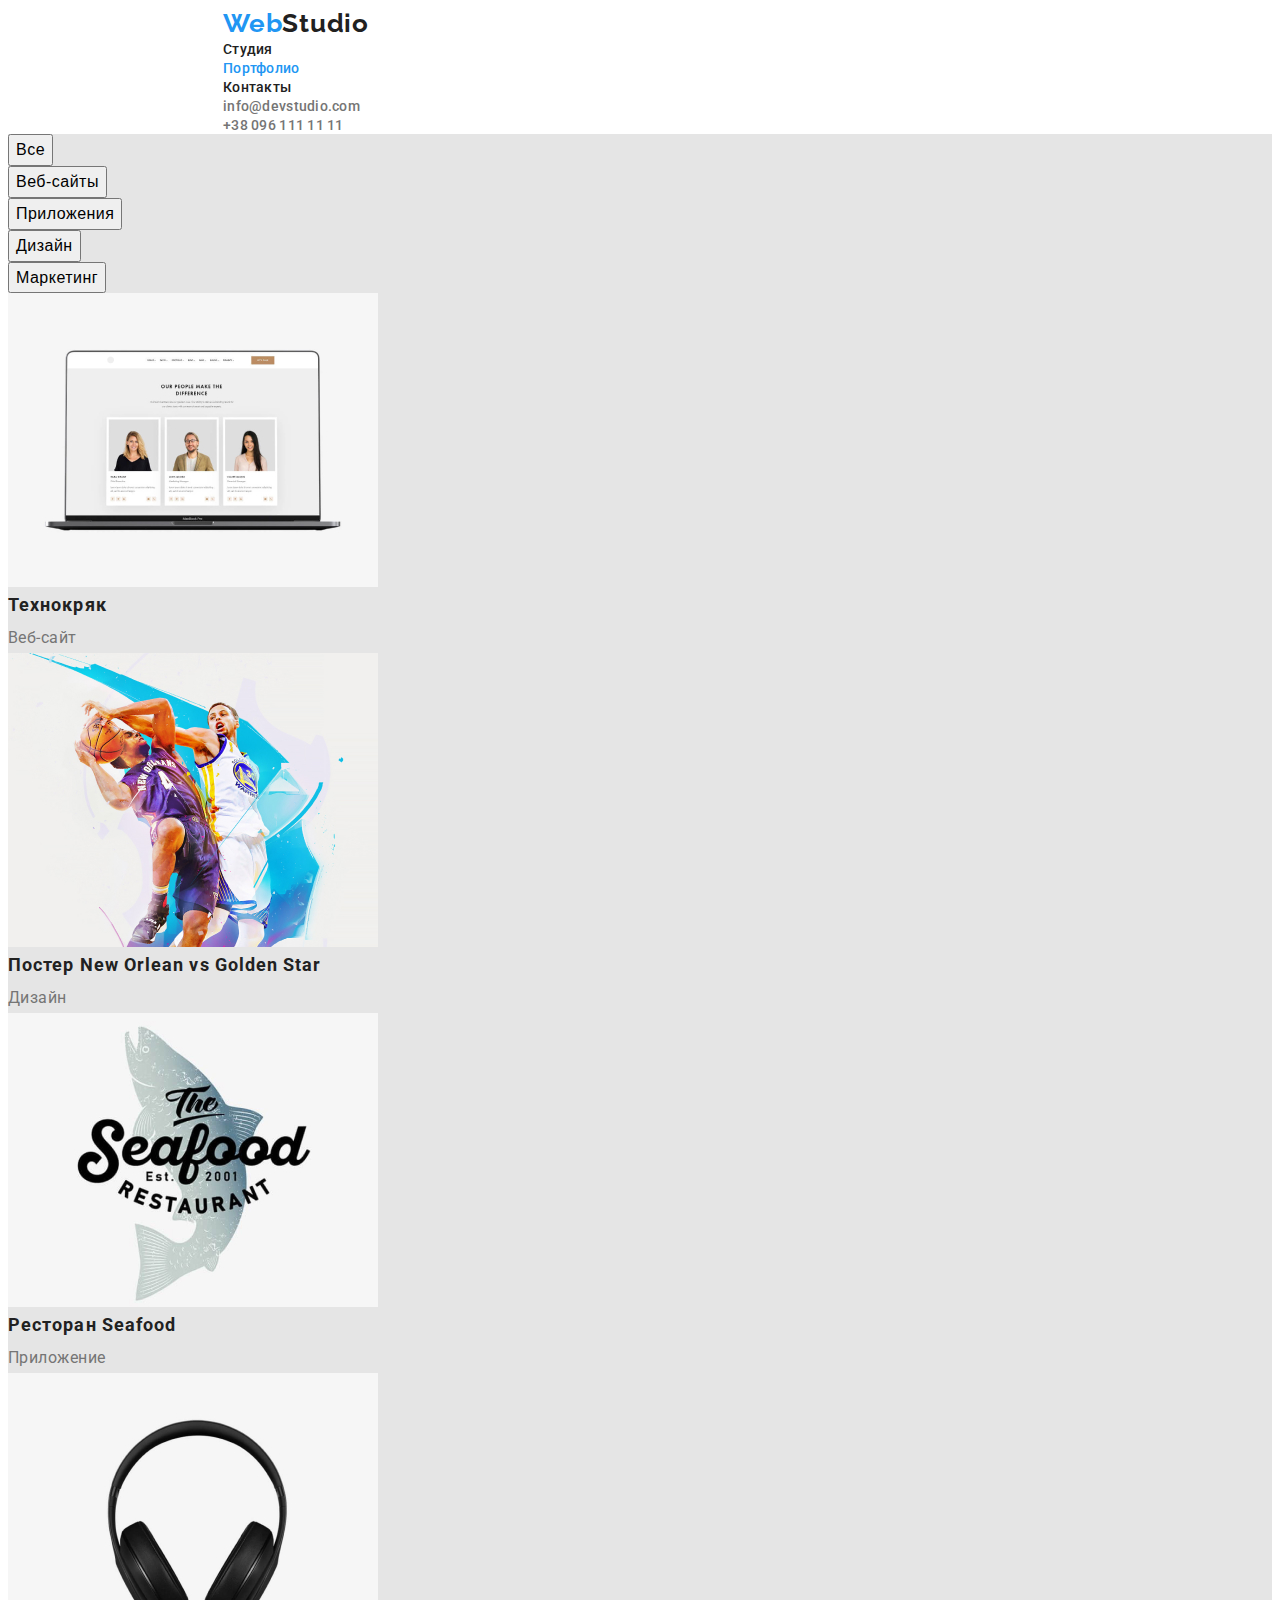
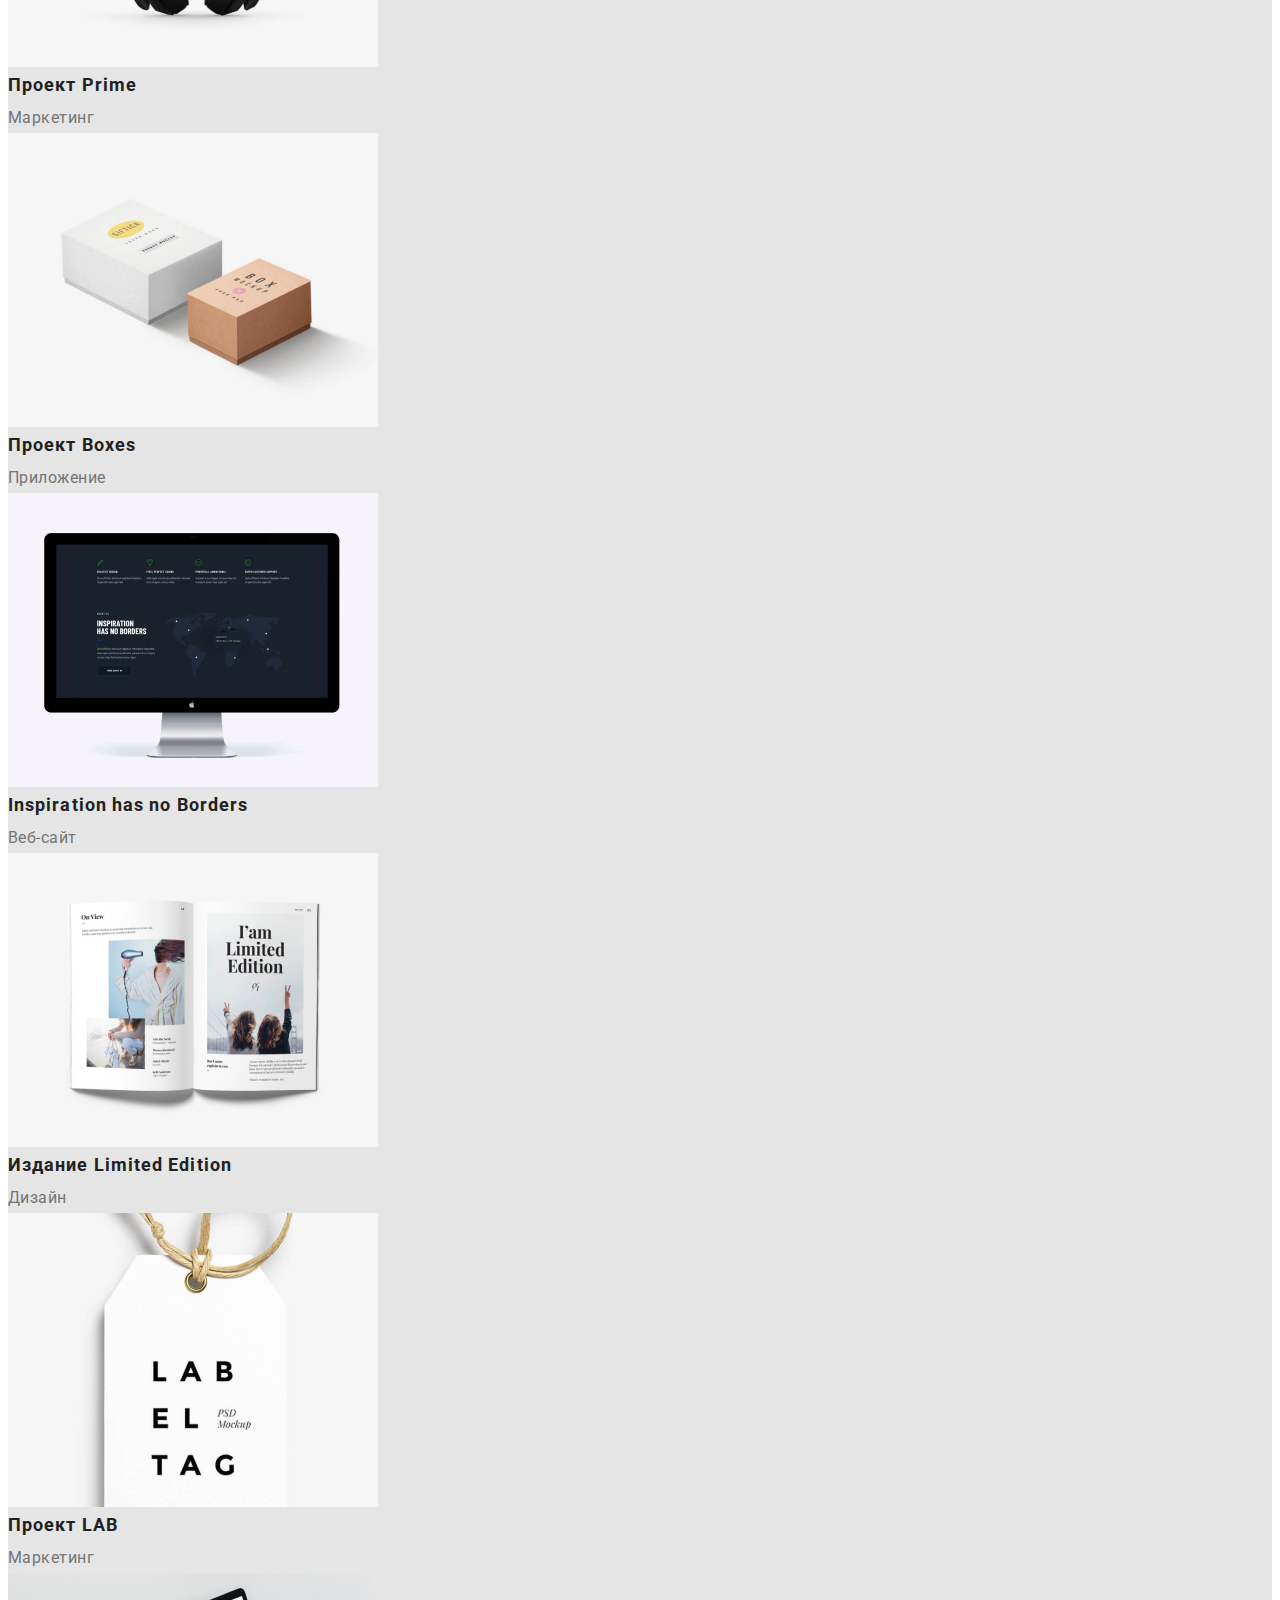
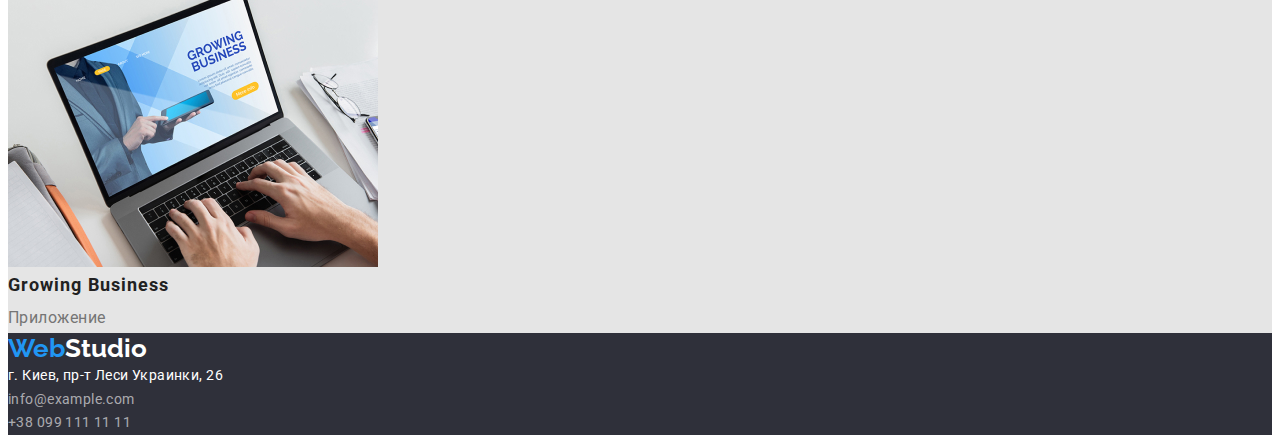
==== portfolio.html @ b443adf7 "Сброс настроек по умолчанию" ====
<!DOCTYPE html>
<html lang="ru">

<head>
    <meta charset="UTF-8">
    <meta http-equiv="X-UA-Compatible" content="IE=edge">
    <meta name="viewport" content="width=device-width, initial-scale=1.0">
    <title>Вебстудия</title>
    <link rel="stylesheet" href="https://cdnjs.cloudflare.com/ajax/libs/modern-normalize/1.0.0/modern-normalize.min.css"
        integrity="sha512-ISS7cAi1PEhQ8jnbJpJZMd29NlhNj4AWYyLOSp2CE/CsHxTCu+r+t0D2yoJudVrd0/8fTVPUVDzY5Tvli75u/g=="
        crossorigin="anonymous" />
    <link href="https://fonts.googleapis.com/css2?family=Raleway:wght@700&family=Roboto:wght@400;700;900&display=swap" rel="stylesheet">
    <link rel="stylesheet" href="./css/styles.css">
</head>

<body>
    <header class="header">
        <div class="container">
           <nav class="navagation">
            <a class="logo-dark link" href="" lang="en"><span class="logo-accent">Web</span>Studio</a>
            <ul class="navagation-list list">
                <li class="navagation-item">
                    <a class="navigation-link link" href="./index.html">Студия</a>
                </li>
                <li class="navagation-item">
                    <a class="navigation-link link active" href="">Портфолио</a>
                </li>
                <li class="navagation-item">
                    <a class="navigation-link link" href="">Контакты</a>
                </li>
            </ul>
          </nav>
    <ul class="navagation-contact list">
        <li><a class="contact-link link" href="mailto:info@devstudio.com">info@devstudio.com</a></li>
        <li><a class="contact-link link" href="tel:+380961111111">+38 096 111 11 11</a></li>
    </ul>
    </div>
    </header>
    <main>
        <!--NAVIGATION-->
        <section class="portfolio">    
            <!--<h1>PORTFOLIO</h1>-->
            <ul class="modal list">
                <li><button class="modal-btn" type="button">Все</button></li>
                <li><button class="modal-btn" type="button">Веб-сайты</button></li>
                <li><button class="modal-btn" type="button">Приложения</button></li>
                <li><button class="modal-btn" type="button">Дизайн</button></li>
                <li><button class="modal-btn" type="button">Маркетинг</button></li>
            </ul>
            <!--<h2>Наши проекты</h2>-->
            <ul class="project-list list">
                <li class="project-name">
                    <a class="project-link link" href="">
                    <img class="project-img" src="./image/WORKS/Technokrak-img.jpg" alt="Экран ноутбука" width="370" height="294">
                    <h3 class="project-title">Технокряк</h3>
                    <p class="project-description">Веб-сайт</p>
                    </a>
                </li>
                <li class="project-name">
                    <a class="project-link link" href="">
                        <img class="project-img" src="./image/WORKS/NewOrlean-img.jpg" alt="Постер" width="370" height="294">
                        <h3 class="project-title">Постер <span lang="en">New Orlean vs Golden Star</span></h3>
                        <p class="project-description">Дизайн</p>
                    </a>
                </li>
                <li class="project-name">
                    <a class="project-link link" href="">
                        <img class="project-img" src="./image/WORKS/Seafood-img.jpg" alt="Логотип" width="370" height="294">
                        <h3 class="project-title">Ресторан <span lang="en">Seafood</span></h3>
                        <p class="project-description">Приложение</p>
                    </a>
                </li>
            <li class="project-name">
                <a class="project-link link" href="">
                    <img class="project-img" src="./image/WORKS/Prime-img.jpg" alt="Наушники" width="370" height="294">
                    <h3 class="project-title">Проект <span lang="en">Prime</span></h3>
                    <p class="project-description">Маркетинг</p>
                </a>
            </li>
                <li class="project-name">
                    <a class="project-link link" href="">
                        <img class="project-img" src="./image/WORKS/Boxes-img.jpg" alt="Коробки" width="370" height="294">
                        <h3 class="project-title">Проект <span lang="en">Boxes</span></h3>
                        <p class="project-description">Приложение</p>
                    </a>
                </li>
                <li class="project-name">
                    <a class="project-link link" href="">
                        <img class="project-img" src="./image/WORKS/Inspiration-img.jpg" alt="Монитор" width="370" height="294">
                        <h3 class="project-title" lang="en">Inspiration has no Borders</h3>
                        <p class="project-description">Веб-сайт</p>
                    </a>
                </li>
                <li class="project-name">
                    <a class="project-link link" href="">
                        <img class="project-img" src="./image/WORKS/LimitedEdition-img.jpg" alt="Книга" width="370" height="294">
                        <h3 class="project-title">Издание <span lang="en">Limited Edition</span></h3>
                        <p class="project-description">Дизайн</p>
                    </a>
                </li>
                <li class="project-name">
                    <a class="project-link link" href="">
                        <img class="project-img" src="./image/WORKS/LAB-img.jpg" alt="Ярлык" width="370" height="294">
                        <h3 class="project-title">Проект <span lang="en">LAB</span></h3>
                        <p class="project-description">Маркетинг</p>
                    </a>
                </li>
                <li class="project-name">
                    <a class="project-link link" href="">
                        <img class="project-img" src="./image/WORKS/Growing-img.jpg" alt="Ноутбук" width="370" height="294">
                        <h3 class="project-title" lang="en">Growing Business</h3>
                        <p class="project-description">Приложение</p>
                    </a>
                </li>
            </ul>
        </section>
    
    </main>
    <footer class="footer">
        <a class="logo-white link" href="" lang="en"><span class="logo-accent">Web</span>Studio</a>
        <address class="address">
            <ul class="navagation-foother list">
                <li class="foother-item link">
                    <a class="foother-link-address link" href="https://goo.gl/maps/RSQLAUGx7M3emvXQA" target="_blank"
                        rel="noopener noreferrer">
                        г. Киев, пр-т Леси Украинки, 26</a>
                </li>
                <li class="foother-item">
                    <a class="foother-link link" href="mailto:info@example.com">info@example.com</a>
                </li>
                <li class="foother-item">
                    <a class="foother-link link" href="tel:+380991111111">+38 099 111 11 11</a>
                </li>
            </ul>
        </address>
    </footer>
</body>

</html>
---- css/styles.css ----
:root {
  --main-front: "Roboto", sans-serif;
  --secondary-front: "Raleway", sans-serif;
  --accent-color: #2196f3;
  --heading-color: #212121;
  --text-color: #757575;
  --white-color: #ffffff;
  --main-background: #e5e5e5;
  --second-background: #f5f4fa;
  --dark-background: #2f303a;
}

body {
  font-family: var(--main-front);
  color: var(--heading-color);
}

h1,
h2,
h3,
h4,
h5,
h6,
p {
  margin: 0;
}

ul,
ol {
  margin: 0;
  padding: 0;
}

img {
  display: block;
}

.link {
  text-decoration: none;
}

.list {
  list-style: none;
}

.address {
  font-style: normal;
}

.visually-hidden {
  position: absolute !important;
  clip: rect(1px 1px 1px 1px); /* IE6, IE7 */
  clip: rect(1px, 1px, 1px, 1px);
  padding: 0 !important;
  border: 0 !important;
  height: 1px !important;
  width: 1px !important;
  overflow: hidden;
}

/*==========COMPONENTS==========*/
.container {
  width: 1600px;
  margin: 0 auto;
  padding-left: 215px;
  padding-right: 215px;
}
/*==========END COMPONENTS==========*/

/*==========HEADER==========*/
.navigation-link {
  font-family: var(--main-front);
  font-weight: 500;
  font-size: 14px;
  line-height: 1.14;
  letter-spacing: 0.02em;
  color: #212121;
}

.logo-dark {
  font-family: var(--secondary-front);
  font-weight: bold;
  font-size: 26px;
  line-height: 1.19;
  letter-spacing: 0.03em;
  color: var(--heading-color);
}
.active {
  color: var(--accent-color);
}

.logo-accent {
  color: var(--accent-color);
}

.contact-link {
  font-family: var(--main-front);
  font-weight: 500;
  font-size: 14px;
  line-height: 1.14;
  letter-spacing: 0.02em;
  color: var(--text-color);
}

.contact-link:hover,
contact-link:focus {
  color: var(--accent-color);
}

.header {
  background: var(--white-color);
}
/*==========END HEADER==========*/

/*==========HERO==========*/
.hero {
  background: var(--dark-background);
}

.hero-title {
  font-weight: 900;
  font-size: 44px;
  line-height: 1.36;
  text-align: center;
  letter-spacing: 0.06em;
  color: var(--white-color);
}

.button-primary {
  font-weight: bold;
  font-size: 16px;
  line-height: 1.87;
  display: flex;
  align-items: center;
  text-align: center;
  letter-spacing: 0.06em;
  color: var(--white-color);
  background: var(--accent-color);
}
/*==========END HERO==========*/

/*==========ABOUT==========*/
.about-title-list {
  font-weight: bold;
  font-size: 14px;
  line-height: 1.14;
  letter-spacing: 0.03em;
}

.about-description {
  font-size: 14px;
  line-height: 1.71;
  letter-spacing: 0.03em;
  color: var(--text-color);
}

.about {
  background: var(--main-background);
}
/*==========END ABOUT==========*/

/*==========FUNCTIONAL==========*/
.functional-title {
  font-weight: bold;
  font-size: 36px;
  line-height: 1.16;
  text-align: center;
  letter-spacing: 0.03em;
}

.functional {
  background: var(--main-background);
}
/*==========END FUNCTIONAL==========*/

/*==========TEAM==========*/
.team-title {
  font-weight: bold;
  font-size: 36px;
  line-height: 1.19;
  letter-spacing: 0.03em;
  text-align: center;
}

.team-name {
  font-weight: 500;
  font-size: 16px;
  line-height: 1.19;
  letter-spacing: 0.03em;
}

.team-description {
  font-size: 16px;
  line-height: 1.9;
  letter-spacing: 0.03em;
  color: var(--text-color);
}

.team {
  background: var(--second-background);
}
/*==========END TEAM==========*/

/*==========PORTFOLIO==========*/
.modal-btn {
  font-weight: 500;
  font-size: 16px;
  line-height: 1.62;
  text-align: center;
  letter-spacing: 0.03em;
  cursor: pointer;
}

.modal-btn:hover,
.modal-btn:focus {
  background: var(--accent-color);
  color: var(--white-color);
}

.project-title {
  font-weight: bold;
  font-size: 18px;
  line-height: 2;
  letter-spacing: 0.06em;
  color: var(--heading-color);
}

.project-description {
  font-size: 16px;
  line-height: 1.87;
  letter-spacing: 0.03em;
  color: var(--text-color);
}

.portfolio {
  background: var(--main-background);
}
/*==========END PORTFOLIO==========*/

/*==========FOOTER==========*/
.logo-white {
  font-family: var(--secondary-front);
  font-weight: bold;
  font-size: 26px;
  line-height: 1.19;
  color: var(--white-color);
}

.foother-link {
  font-family: var(--main-front);
  font-size: 14px;
  line-height: 1.71;
  letter-spacing: 0.03em;
  color: rgba(255, 255, 255, 0.6);
}

.footer {
  background-color: var(--dark-background);
}

.foother-link-address {
  font-family: var(--main-front);
  font-size: 14px;
  line-height: 1.71;
  letter-spacing: 0.03em;
  color: var(--white-color);
}
/*==========END FOOTER==========*/
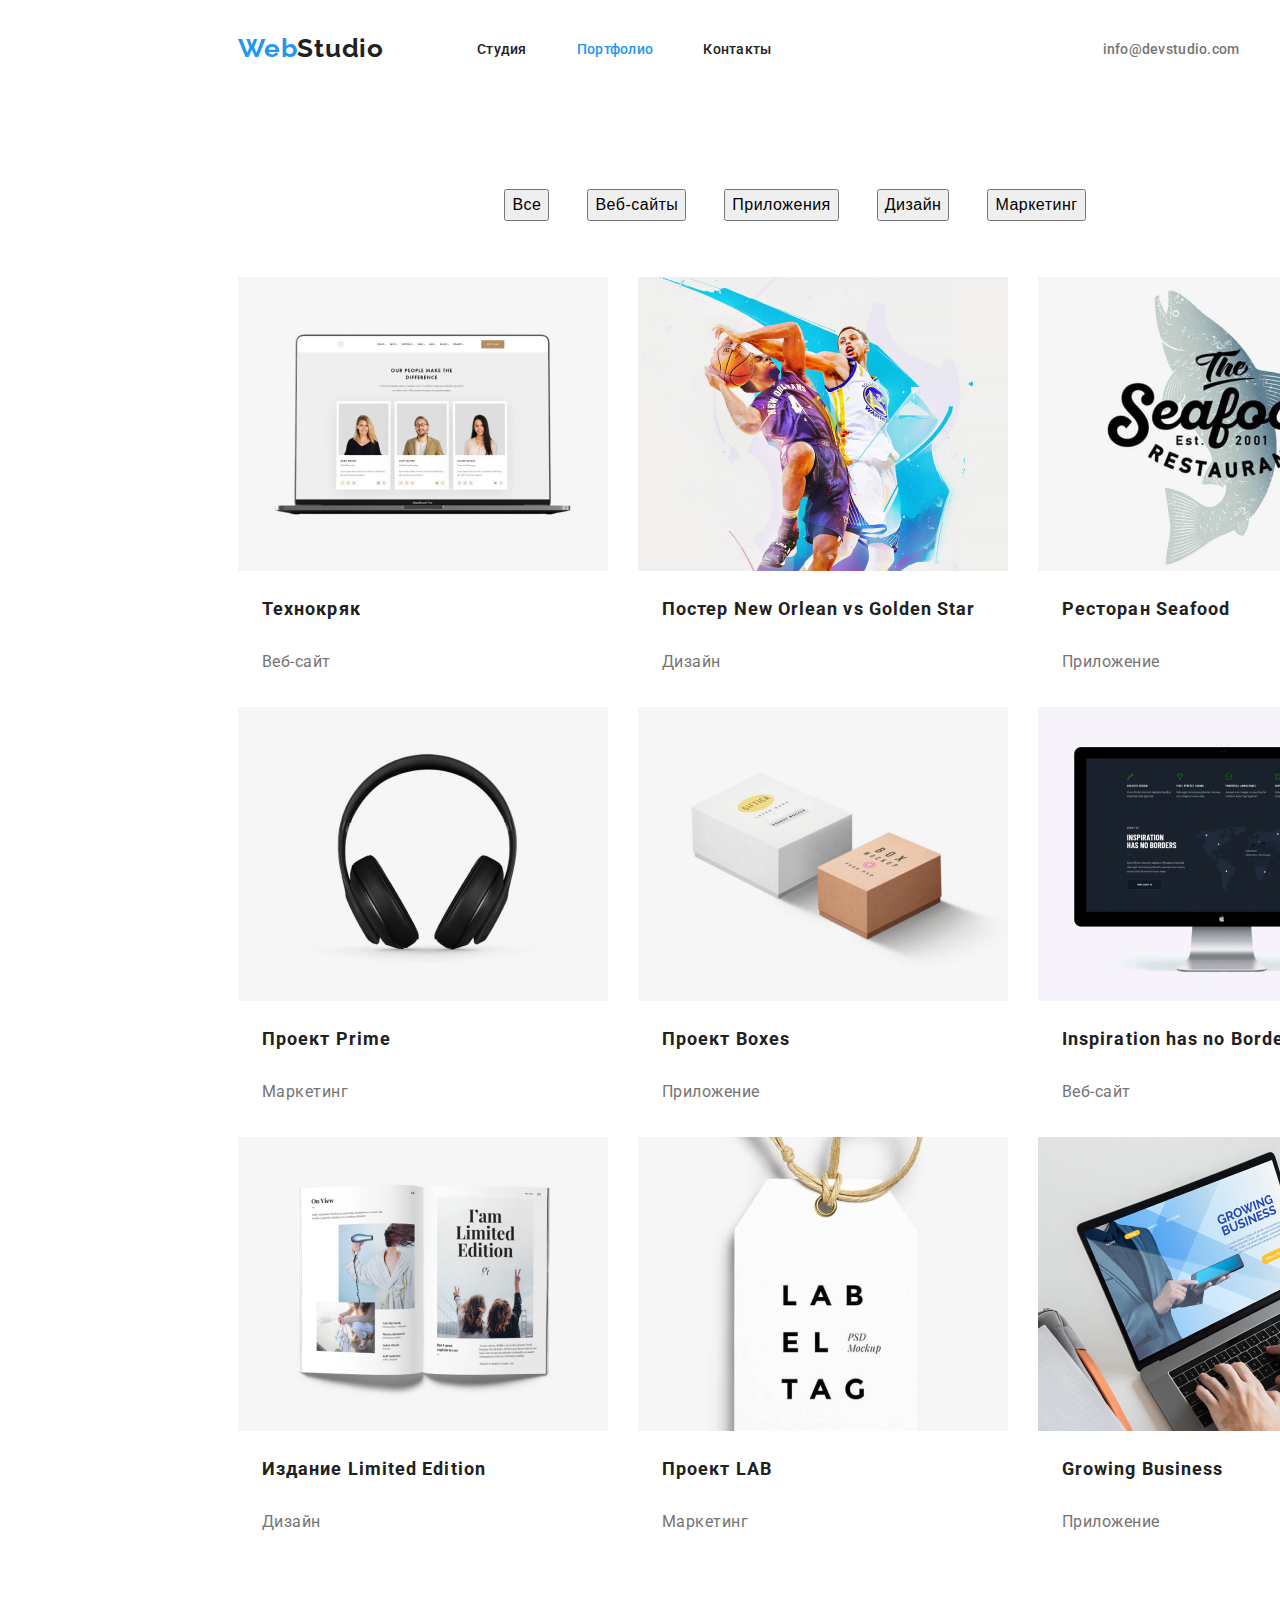
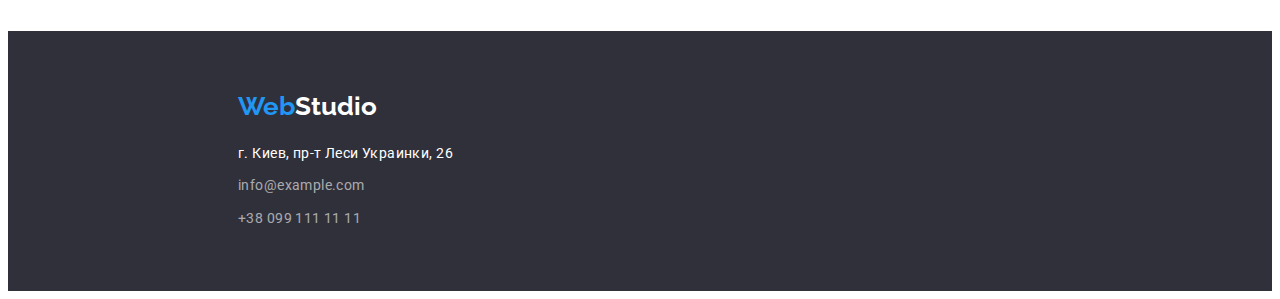
==== commit d7f1cac8: "Добавь стили для геометрии  и позиционирование контента" ====
--- a/portfolio.html
+++ b/portfolio.html
@@ -16,110 +16,147 @@
 <body>
     <header class="header">
         <div class="container">
-           <nav class="navagation">
-            <a class="logo-dark link" href="" lang="en"><span class="logo-accent">Web</span>Studio</a>
-            <ul class="navagation-list list">
-                <li class="navagation-item">
-                    <a class="navigation-link link" href="./index.html">Студия</a>
+            <nav class="navagation">
+                <a class="logo-dark link" href="" lang="en"><span class="logo-accent">Web</span>Studio</a>
+                <ul class="navagation-list list">
+                    <li class="navagation-item">
+                        <a class="navigation-link link" href="./index.html">Студия</a>
+                    </li>
+                    <li class="navagation-item">
+                        <a class="navigation-link link active" href="" class="link">Портфолио</a>
+                    </li>
+                    <li class="navagation-item">
+                        <a class="navigation-link link" href="">Контакты</a>
+                    </li>
+                </ul>
+            </nav>
+            <ul class="navagation-contact list">
+                <li class="contact-item">
+                    <a class="contact-link link" href="mailto:info@devstudio.com">info@devstudio.com</a>
                 </li>
-                <li class="navagation-item">
-                    <a class="navigation-link link active" href="">Портфолио</a>
-                </li>
-                <li class="navagation-item">
-                    <a class="navigation-link link" href="">Контакты</a>
+                <li class="contact-item">
+                    <a class="contact-link link" href="tel:+380961111111">+38 096 111 11 11</a>
                 </li>
             </ul>
-          </nav>
-    <ul class="navagation-contact list">
-        <li><a class="contact-link link" href="mailto:info@devstudio.com">info@devstudio.com</a></li>
-        <li><a class="contact-link link" href="tel:+380961111111">+38 096 111 11 11</a></li>
-    </ul>
-    </div>
+        </div>
     </header>
     <main>
         <!--NAVIGATION-->
         <section class="portfolio">    
-            <!--<h1>PORTFOLIO</h1>-->
-            <ul class="modal list">
-                <li><button class="modal-btn" type="button">Все</button></li>
-                <li><button class="modal-btn" type="button">Веб-сайты</button></li>
-                <li><button class="modal-btn" type="button">Приложения</button></li>
-                <li><button class="modal-btn" type="button">Дизайн</button></li>
-                <li><button class="modal-btn" type="button">Маркетинг</button></li>
-            </ul>
-            <!--<h2>Наши проекты</h2>-->
-            <ul class="project-list list">
+            <div class="container">
+              <h1 class="visually-hidden">PORTFOLIO</h1>
+              <ul class="modal list">
+                <li class="modal-item">
+                    <button class="modal-btn" type="button">Все</button>
+                </li>
+                <li class="modal-item">
+                    <button class="modal-btn" type="button">Веб-сайты</button>
+                </li>
+                <li class="modal-item">
+                    <button class="modal-btn" type="button">Приложения</button>
+                </li>
+                <li class="modal-item">
+                    <button class="modal-btn" type="button">Дизайн</button>
+                </li>
+                <li class="modal-item">
+                    <button class="modal-btn" type="button">Маркетинг</button>
+                </li>
+              </ul>
+            </div>
+            <!--SAMPLE-->
+            <div class="container">
+                <h2 class="visually-hidden">Наши проекты</h2>
+                <ul class="project-list list">
                 <li class="project-name">
                     <a class="project-link link" href="">
                     <img class="project-img" src="./image/WORKS/Technokrak-img.jpg" alt="Экран ноутбука" width="370" height="294">
+                    <div class="project-text">
                     <h3 class="project-title">Технокряк</h3>
                     <p class="project-description">Веб-сайт</p>
-                    </a>
+                    </div>
+                </a>
                 </li>
                 <li class="project-name">
                     <a class="project-link link" href="">
                         <img class="project-img" src="./image/WORKS/NewOrlean-img.jpg" alt="Постер" width="370" height="294">
+                        <div class="project-text">
                         <h3 class="project-title">Постер <span lang="en">New Orlean vs Golden Star</span></h3>
                         <p class="project-description">Дизайн</p>
+                    </div>
                     </a>
                 </li>
                 <li class="project-name">
                     <a class="project-link link" href="">
                         <img class="project-img" src="./image/WORKS/Seafood-img.jpg" alt="Логотип" width="370" height="294">
+                        <div class="project-text">
                         <h3 class="project-title">Ресторан <span lang="en">Seafood</span></h3>
                         <p class="project-description">Приложение</p>
+                    </div>
                     </a>
                 </li>
-            <li class="project-name">
+             <li class="project-name">
                 <a class="project-link link" href="">
                     <img class="project-img" src="./image/WORKS/Prime-img.jpg" alt="Наушники" width="370" height="294">
+                    <div class="project-text">
                     <h3 class="project-title">Проект <span lang="en">Prime</span></h3>
                     <p class="project-description">Маркетинг</p>
+                </div>
                 </a>
-            </li>
+             </li>
                 <li class="project-name">
                     <a class="project-link link" href="">
                         <img class="project-img" src="./image/WORKS/Boxes-img.jpg" alt="Коробки" width="370" height="294">
+                        <div class="project-text">
                         <h3 class="project-title">Проект <span lang="en">Boxes</span></h3>
                         <p class="project-description">Приложение</p>
+                    </div>
                     </a>
                 </li>
                 <li class="project-name">
                     <a class="project-link link" href="">
                         <img class="project-img" src="./image/WORKS/Inspiration-img.jpg" alt="Монитор" width="370" height="294">
+                        <div class="project-text">
                         <h3 class="project-title" lang="en">Inspiration has no Borders</h3>
                         <p class="project-description">Веб-сайт</p>
+                        </div>
                     </a>
                 </li>
                 <li class="project-name">
                     <a class="project-link link" href="">
                         <img class="project-img" src="./image/WORKS/LimitedEdition-img.jpg" alt="Книга" width="370" height="294">
+                        <div class="project-text">
                         <h3 class="project-title">Издание <span lang="en">Limited Edition</span></h3>
                         <p class="project-description">Дизайн</p>
+                </div>
                     </a>
                 </li>
                 <li class="project-name">
                     <a class="project-link link" href="">
                         <img class="project-img" src="./image/WORKS/LAB-img.jpg" alt="Ярлык" width="370" height="294">
+                        <div class="project-text">
                         <h3 class="project-title">Проект <span lang="en">LAB</span></h3>
                         <p class="project-description">Маркетинг</p>
+                    </div>
                     </a>
                 </li>
                 <li class="project-name">
                     <a class="project-link link" href="">
                         <img class="project-img" src="./image/WORKS/Growing-img.jpg" alt="Ноутбук" width="370" height="294">
+                        <div class="project-text">
                         <h3 class="project-title" lang="en">Growing Business</h3>
                         <p class="project-description">Приложение</p>
+                    </div>
                     </a>
                 </li>
-            </ul>
+             </ul>
+            </div>
         </section>
-    
     </main>
     <footer class="footer">
-        <a class="logo-white link" href="" lang="en"><span class="logo-accent">Web</span>Studio</a>
-        <address class="address">
-            <ul class="navagation-foother list">
+        <div class="container">
+          <a class="logo-white link" href="" lang="en"><span class="logo-accent">Web</span>Studio</a>
+             <address class="address">
+               <ul class="navagation-foother list">
                 <li class="foother-item link">
                     <a class="foother-link-address link" href="https://goo.gl/maps/RSQLAUGx7M3emvXQA" target="_blank"
                         rel="noopener noreferrer">
@@ -132,7 +169,8 @@
                     <a class="foother-link link" href="tel:+380991111111">+38 099 111 11 11</a>
                 </li>
             </ul>
-        </address>
+           </address>
+        </div>
     </footer>
 </body>
 
--- a/css/styles.css
+++ b/css/styles.css
@@ -8,6 +8,8 @@
   --main-background: #e5e5e5;
   --second-background: #f5f4fa;
   --dark-background: #2f303a;
+  --section-pb: 94px;
+  --section-pt: 94px;
 }
 
 body {
@@ -60,14 +62,19 @@
 
 /*==========COMPONENTS==========*/
 .container {
-  width: 1600px;
+  width: 1630px;
   margin: 0 auto;
-  padding-left: 215px;
-  padding-right: 215px;
+  padding-left: 15px;
+  padding-right: 15px;
 }
 /*==========END COMPONENTS==========*/
 
 /*==========HEADER==========*/
+.header .container {
+  display: flex;
+  align-items: center;
+}
+
 .navigation-link {
   font-family: var(--main-front);
   font-weight: 500;
@@ -84,6 +91,10 @@
   line-height: 1.19;
   letter-spacing: 0.03em;
   color: var(--heading-color);
+  margin-right: 93px;
+  margin-left: 215px;
+  padding-top: 25px;
+  padding-bottom: 25px;
 }
 .active {
   color: var(--accent-color);
@@ -110,11 +121,39 @@
 .header {
   background: var(--white-color);
 }
+
+.navagation-list {
+  display: flex;
+  align-items: center;
+}
+
+.navagation {
+  display: flex;
+  align-items: center;
+}
+
+.navagation-contact {
+  display: flex;
+  align-items: center;
+}
+.navagation-item:not(:last-child) {
+  margin-right: 50px;
+}
+
+.contact-item:not(:last-child) {
+  margin-left: 331px;
+  margin-right: 50px;
+}
+.contact-item:nth-child(2) {
+  margin-right: 215px;
+}
 /*==========END HEADER==========*/
 
 /*==========HERO==========*/
 .hero {
   background: var(--dark-background);
+  padding-top: 200px;
+  padding-bottom: 200px;
 }
 
 .hero-title {
@@ -124,6 +163,9 @@
   text-align: center;
   letter-spacing: 0.06em;
   color: var(--white-color);
+  margin-bottom: 30px;
+  margin-left: 452px;
+  margin-right: 452px;
 }
 
 .button-primary {
@@ -136,6 +178,19 @@
   letter-spacing: 0.06em;
   color: var(--white-color);
   background: var(--accent-color);
+  min-width: 200px;
+  padding-left: 29px;
+  padding-right: 29px;
+  padding-top: 10px;
+  padding-bottom: 10px;
+  margin-right: 700px;
+  margin-left: 700px;
+}
+
+.container .hero {
+  width: 1600px;
+  margin: 0 auto;
+  height: 600px;
 }
 /*==========END HERO==========*/
 
@@ -145,6 +200,7 @@
   font-size: 14px;
   line-height: 1.14;
   letter-spacing: 0.03em;
+  margin-bottom: 10px;
 }
 
 .about-description {
@@ -155,7 +211,24 @@
 }
 
 .about {
-  background: var(--main-background);
+  background: var(--white-color);
+  padding-top: var(--section-pt);
+  padding-bottom: 47px;
+}
+
+.about-list {
+  display: flex;
+  margin-left: -30px;
+  margin-top: -30px;
+  flex-basis: cacl(100%/4 -30px);
+  padding-left: 215px;
+  padding-right: 215px;
+}
+
+.about-list-text {
+  margin-left: 30px;
+  margin-top: 30px;
+  width: 270px;
 }
 /*==========END ABOUT==========*/
 
@@ -166,10 +239,31 @@
   line-height: 1.16;
   text-align: center;
   letter-spacing: 0.03em;
+  margin-bottom: 30px;
 }
 
 .functional {
-  background: var(--main-background);
+  background: var(--white-color);
+  padding-top: var(--section-pt);
+  padding-bottom: var(--section-pb);
+}
+
+.functional-list {
+  display: flex;
+  margin-left: -30px;
+  margin-top: -30px;
+  flex-basis: cacl(100%/3 -30px);
+  padding-left: 215px;
+  padding-right: 215px;
+}
+
+.functional-link {
+  margin-left: 30px;
+  margin-top: 30px;
+}
+
+.team-text {
+  width: 270px;
 }
 /*==========END FUNCTIONAL==========*/
 
@@ -198,10 +292,42 @@
 
 .team {
   background: var(--second-background);
+  padding-top: var(--section-pt);
+  padding-bottom: var(--section-pb);
+}
+
+.team-list {
+  display: flex;
+  margin-left: -30px;
+  margin-top: -30px;
+  flex-basis: cacl(100%/4 -30px);
+  padding-left: 215px;
+  padding-right: 215px;
+}
+.team-card {
+  margin-left: 30px;
+  margin-top: 30px;
+}
+
+.team-title {
+  margin-bottom: 50px;
+}
+.team-name {
+  padding-top: 30px;
+  margin-bottom: 10px;
+}
+
+.team-text {
+  text-align: center;
+}
+
+.modal-item:not(:last-child) {
+  margin-right: 8px;
 }
 /*==========END TEAM==========*/
 
-/*==========PORTFOLIO==========*/
+/*===============PORTFOLIO===============*/
+
 .modal-btn {
   font-weight: 500;
   font-size: 16px;
@@ -233,7 +359,54 @@
 }
 
 .portfolio {
-  background: var(--main-background);
+  background: var(--white-color);
+  margin-left: 215px;
+  margin-right: 215px;
+}
+
+.modal {
+  display: flex;
+  margin-left: -30px;
+  margin-top: -30px;
+  flex-basis: cacl(100%/5 -30px);
+  padding-top: 100px;
+  justify-content: center;
+  margin-right: 516px;
+}
+
+.modal-item {
+  margin-left: 30px;
+  margin-top: 30px;
+}
+
+.modal-link:not(:last-child) {
+  margin-right: 10px;
+}
+
+.project-list {
+  display: flex;
+  flex-wrap: wrap;
+  margin-left: -30px;
+  margin-top: -30px;
+  flex-basis: cacl(100%/9 -30px);
+  padding-top: 56px;
+  padding-bottom: var(--section-pb);
+  margin-right: 200px;
+}
+
+.project-name {
+  margin-left: 30px;
+  margin-top: 30px;
+}
+
+.project-title {
+  margin-left: 24px;
+  margin-top: 20px;
+}
+
+.project-description {
+  margin-left: 24px;
+  margin-top: 20px;
 }
 /*==========END PORTFOLIO==========*/
 
@@ -256,6 +429,9 @@
 
 .footer {
   background-color: var(--dark-background);
+  padding-top: 60px;
+  padding-bottom: 60px;
+  padding-left: 215px;
 }
 
 .foother-link-address {
@@ -265,4 +441,12 @@
   letter-spacing: 0.03em;
   color: var(--white-color);
 }
+
+.navagation-foother {
+  margin-top: 20px;
+}
+
+.foother-item:not(:last-child) {
+  margin-bottom: 9px;
+}
 /*==========END FOOTER==========*/
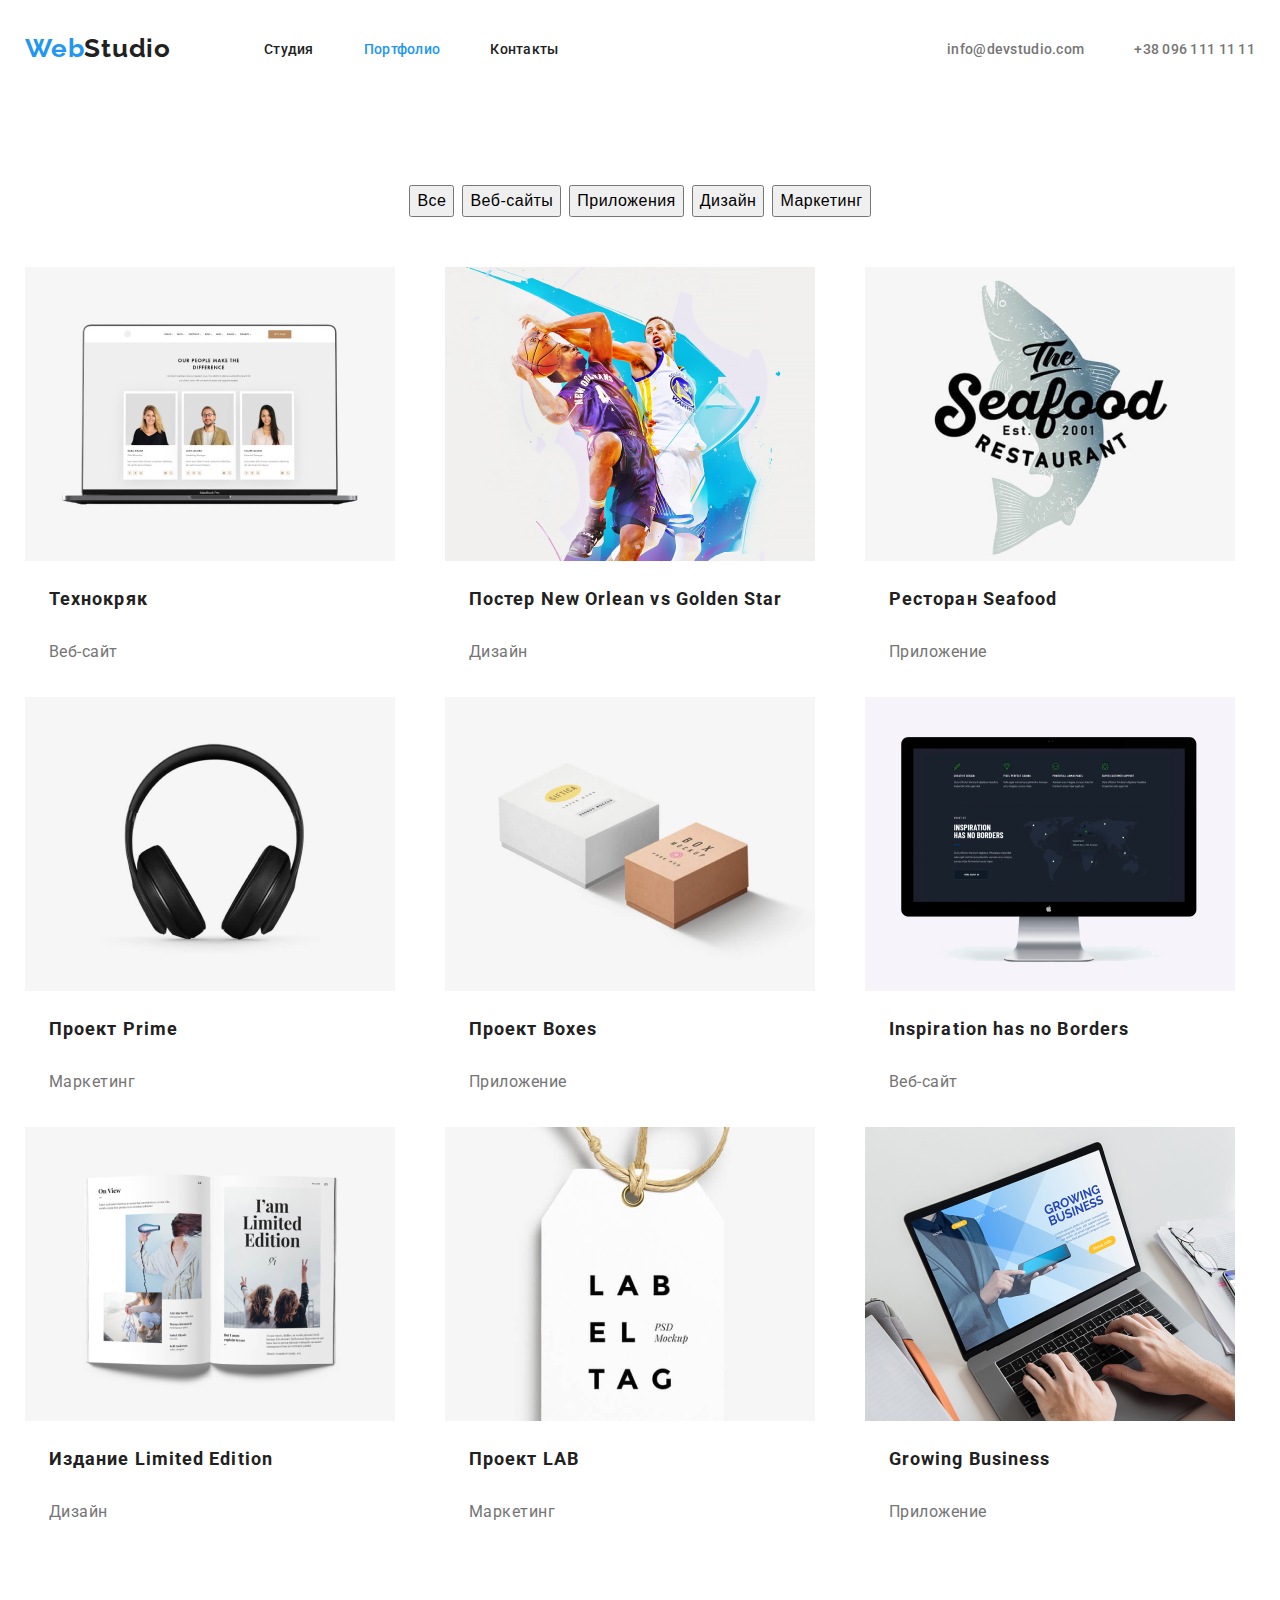
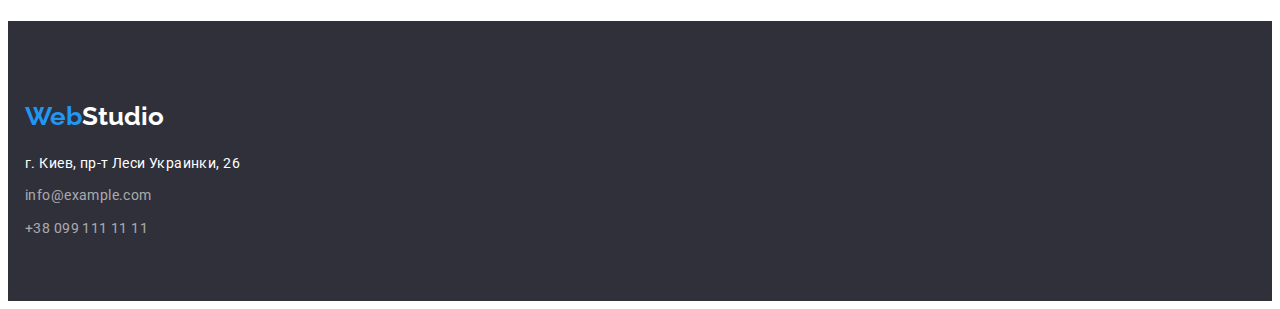
==== commit 79c9eeba: "Исправление" ====
--- a/portfolio.html
+++ b/portfolio.html
@@ -38,12 +38,12 @@
                     <a class="contact-link link" href="tel:+380961111111">+38 096 111 11 11</a>
                 </li>
             </ul>
-        </div>
+        
     </header>
     <main>
         <!--NAVIGATION-->
         <section class="portfolio">    
-            <div class="container">
+             <div class="container">
               <h1 class="visually-hidden">PORTFOLIO</h1>
               <ul class="modal list">
                 <li class="modal-item">
@@ -62,9 +62,9 @@
                     <button class="modal-btn" type="button">Маркетинг</button>
                 </li>
               </ul>
-            </div>
-            <!--SAMPLE-->
-            <div class="container">
+             <!--</div>--> 
+             <!--SAMPLE-->
+             <!--<div class="container">-->
                 <h2 class="visually-hidden">Наши проекты</h2>
                 <ul class="project-list list">
                 <li class="project-name">
@@ -169,7 +169,7 @@
                     <a class="foother-link link" href="tel:+380991111111">+38 099 111 11 11</a>
                 </li>
             </ul>
-           </address>
+          </address>
         </div>
     </footer>
 </body>
--- a/css/styles.css
+++ b/css/styles.css
@@ -62,7 +62,7 @@
 
 /*==========COMPONENTS==========*/
 .container {
-  width: 1630px;
+  width: 1230px;
   margin: 0 auto;
   padding-left: 15px;
   padding-right: 15px;
@@ -92,10 +92,10 @@
   letter-spacing: 0.03em;
   color: var(--heading-color);
   margin-right: 93px;
-  margin-left: 215px;
   padding-top: 25px;
   padding-bottom: 25px;
 }
+
 .active {
   color: var(--accent-color);
 }
@@ -135,6 +135,7 @@
 .navagation-contact {
   display: flex;
   align-items: center;
+  margin-left: auto;
 }
 .navagation-item:not(:last-child) {
   margin-right: 50px;
@@ -144,7 +145,7 @@
   margin-left: 331px;
   margin-right: 50px;
 }
-.contact-item:nth-child(2) {
+/*.contact-item:nth-child(2) {
   margin-right: 215px;
 }
 /*==========END HEADER==========*/
@@ -163,9 +164,9 @@
   text-align: center;
   letter-spacing: 0.06em;
   color: var(--white-color);
+  max-width: 696px;
+  margin: auto;
   margin-bottom: 30px;
-  margin-left: 452px;
-  margin-right: 452px;
 }
 
 .button-primary {
@@ -178,17 +179,15 @@
   letter-spacing: 0.06em;
   color: var(--white-color);
   background: var(--accent-color);
-  min-width: 200px;
   padding-left: 29px;
   padding-right: 29px;
-  padding-top: 10px;
-  padding-bottom: 10px;
-  margin-right: 700px;
-  margin-left: 700px;
+  padding-top: 6px;
+  padding-bottom: 6px;
+  margin: auto;
 }
 
 .container .hero {
-  width: 1600px;
+  width: 1200px;
   margin: 0 auto;
   height: 600px;
 }
@@ -220,15 +219,12 @@
   display: flex;
   margin-left: -30px;
   margin-top: -30px;
-  flex-basis: cacl(100%/4 -30px);
-  padding-left: 215px;
-  padding-right: 215px;
 }
 
 .about-list-text {
   margin-left: 30px;
   margin-top: 30px;
-  width: 270px;
+  flex-basis: calc((100% - 120px) / 4);
 }
 /*==========END ABOUT==========*/
 
@@ -252,12 +248,11 @@
   display: flex;
   margin-left: -30px;
   margin-top: -30px;
-  flex-basis: cacl(100%/3 -30px);
-  padding-left: 215px;
-  padding-right: 215px;
+  margin: auto;
 }
 
 .functional-link {
+  flex-basis: calc((100% - 90px) / 3);
   margin-left: 30px;
   margin-top: 30px;
 }
@@ -300,11 +295,10 @@
   display: flex;
   margin-left: -30px;
   margin-top: -30px;
-  flex-basis: cacl(100%/4 -30px);
-  padding-left: 215px;
-  padding-right: 215px;
-}
+}
+
 .team-card {
+  flex-basis: calc((100% - 120px) / 4);
   margin-left: 30px;
   margin-top: 30px;
 }
@@ -360,27 +354,19 @@
 
 .portfolio {
   background: var(--white-color);
-  margin-left: 215px;
-  margin-right: 215px;
 }
 
 .modal {
   display: flex;
-  margin-left: -30px;
-  margin-top: -30px;
-  flex-basis: cacl(100%/5 -30px);
-  padding-top: 100px;
+  padding-top: 96px;
   justify-content: center;
-  margin-right: 516px;
 }
 
 .modal-item {
-  margin-left: 30px;
-  margin-top: 30px;
 }
 
 .modal-link:not(:last-child) {
-  margin-right: 10px;
+  margin-right: 8px;
 }
 
 .project-list {
@@ -388,13 +374,12 @@
   flex-wrap: wrap;
   margin-left: -30px;
   margin-top: -30px;
-  flex-basis: cacl(100%/9 -30px);
-  padding-top: 56px;
+  padding-top: 50px;
   padding-bottom: var(--section-pb);
-  margin-right: 200px;
 }
 
 .project-name {
+  flex-basis: calc((100% - 90px) / 3);
   margin-left: 30px;
   margin-top: 30px;
 }
@@ -412,11 +397,13 @@
 
 /*==========FOOTER==========*/
 .logo-white {
+  display: block;
   font-family: var(--secondary-front);
   font-weight: bold;
   font-size: 26px;
   line-height: 1.19;
   color: var(--white-color);
+  margin-top: 20px;
 }
 
 .foother-link {
@@ -431,7 +418,6 @@
   background-color: var(--dark-background);
   padding-top: 60px;
   padding-bottom: 60px;
-  padding-left: 215px;
 }
 
 .foother-link-address {
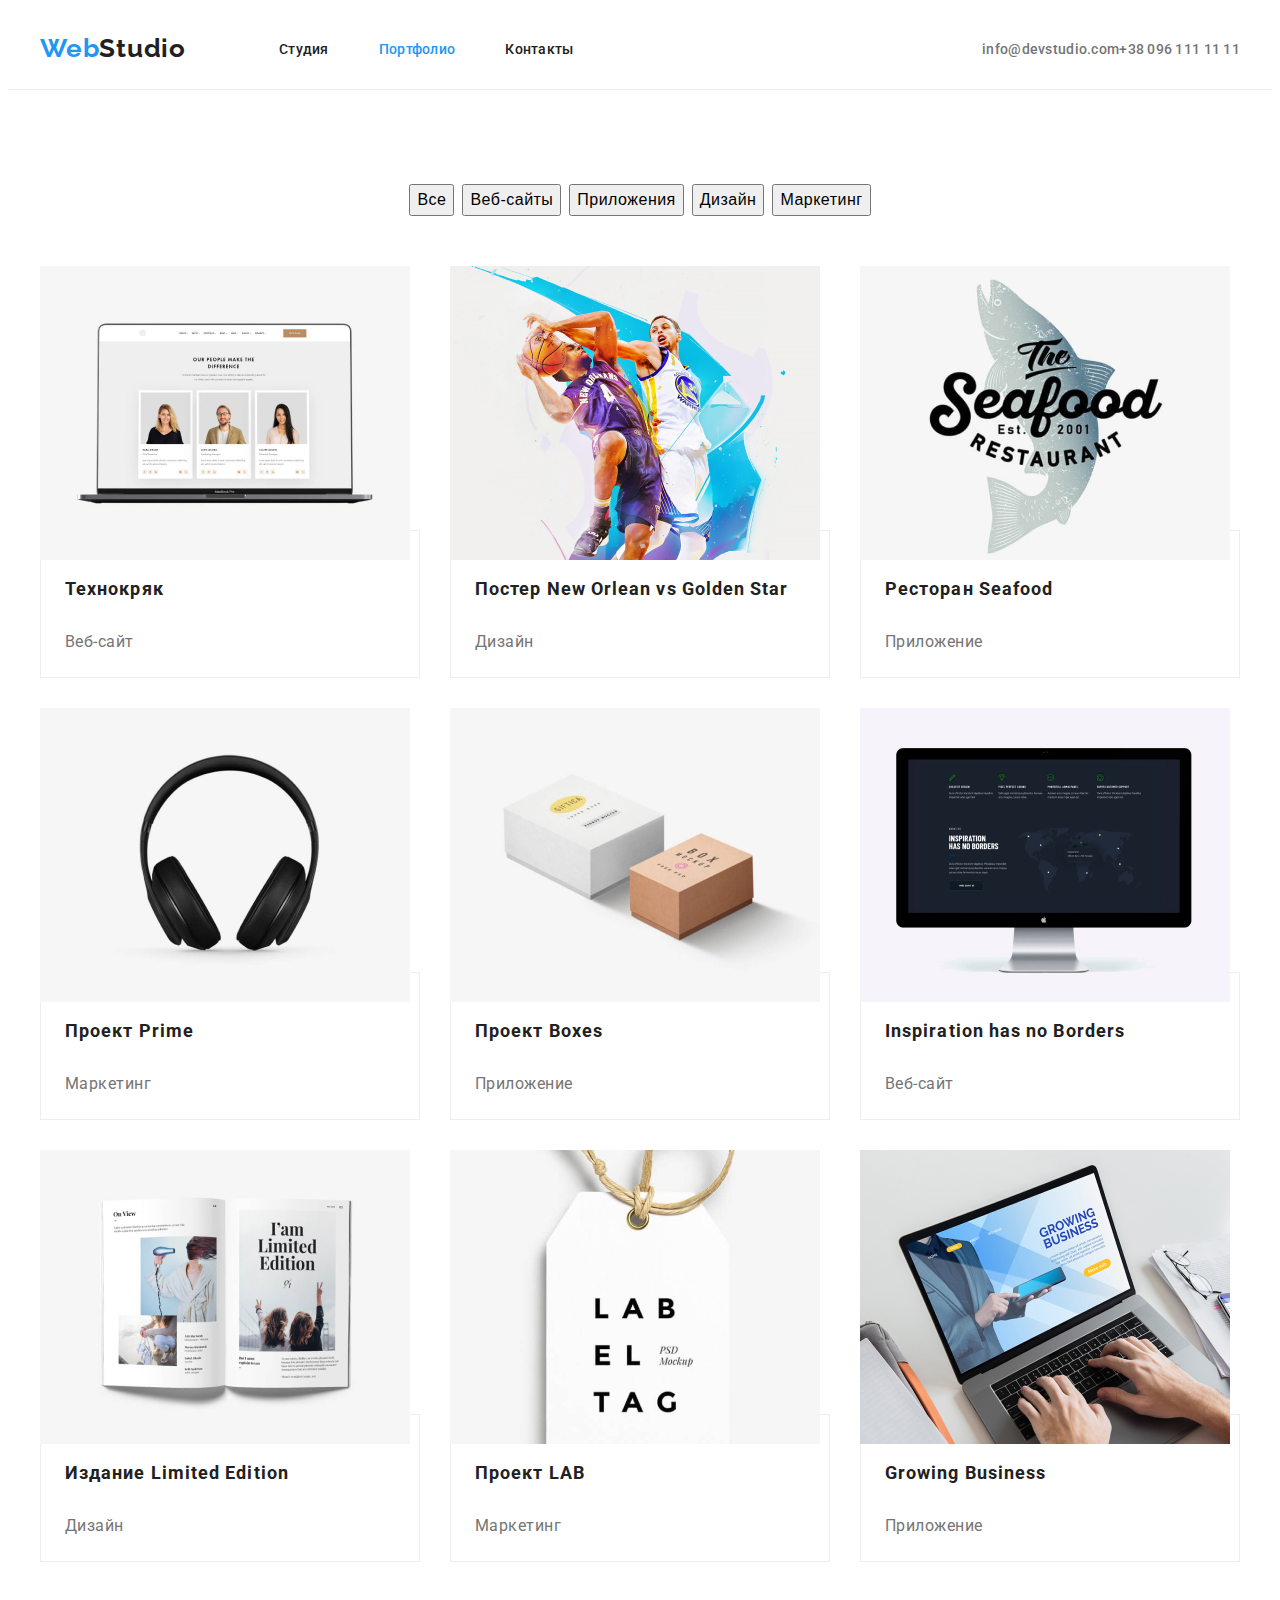
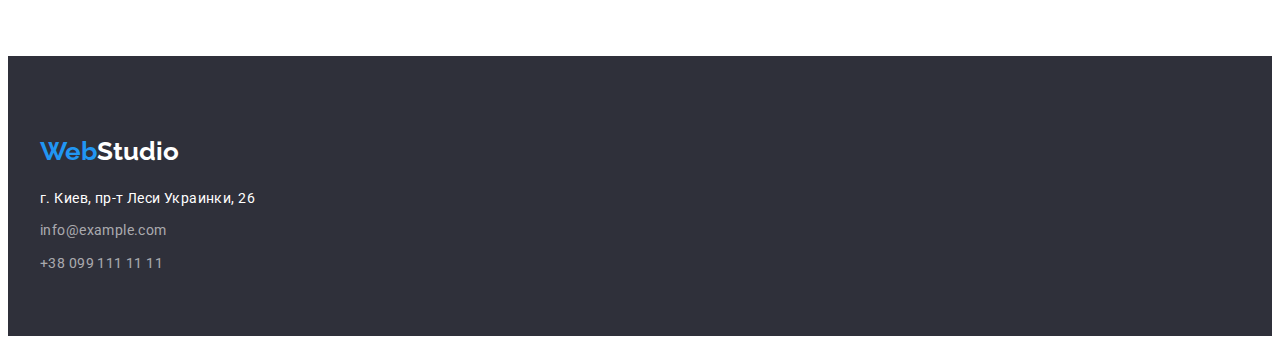
==== commit c1ce464d: "Исправление ошибок" ====
--- a/portfolio.html
+++ b/portfolio.html
@@ -61,10 +61,8 @@
                 <li class="modal-item">
                     <button class="modal-btn" type="button">Маркетинг</button>
                 </li>
-              </ul>
-             <!--</div>--> 
+             </ul>
              <!--SAMPLE-->
-             <!--<div class="container">-->
                 <h2 class="visually-hidden">Наши проекты</h2>
                 <ul class="project-list list">
                 <li class="project-name">
--- a/css/styles.css
+++ b/css/styles.css
@@ -62,7 +62,7 @@
 
 /*==========COMPONENTS==========*/
 .container {
-  width: 1230px;
+  width: 1200px;
   margin: 0 auto;
   padding-left: 15px;
   padding-right: 15px;
@@ -139,14 +139,6 @@
 }
 .navagation-item:not(:last-child) {
   margin-right: 50px;
-}
-
-.contact-item:not(:last-child) {
-  margin-left: 331px;
-  margin-right: 50px;
-}
-/*.contact-item:nth-child(2) {
-  margin-right: 215px;
 }
 /*==========END HEADER==========*/
 
@@ -248,7 +240,6 @@
   display: flex;
   margin-left: -30px;
   margin-top: -30px;
-  margin: auto;
 }
 
 .functional-link {
@@ -293,6 +284,7 @@
 
 .team-list {
   display: flex;
+  flex-wrap: wrap;
   margin-left: -30px;
   margin-top: -30px;
 }
@@ -306,13 +298,20 @@
 .team-title {
   margin-bottom: 50px;
 }
+
 .team-name {
+  margin-bottom: 10px;
+}
+
+.team-text {
+  text-align: center;
   padding-top: 30px;
-  margin-bottom: 10px;
-}
-
-.team-text {
-  text-align: center;
+  padding-bottom: 30px;
+  border: 2px;
+  background-color: #fff;
+  box-shadow: 0px 1px 3px rgba(0, 0, 0, 0.12), 0px 1px 1px rgba(0, 0, 0, 0.14),
+    0px 2px 1px rgba(0, 0, 0, 0.2);
+  border-radius: 0px 0px 4px 4px;
 }
 
 .modal-item:not(:last-child) {
@@ -354,15 +353,14 @@
 
 .portfolio {
   background: var(--white-color);
+  border-top: 1px solid #ececec;
 }
 
 .modal {
   display: flex;
-  padding-top: 96px;
   justify-content: center;
-}
-
-.modal-item {
+  padding-top: 94px;
+  margin-bottom: 50px;
 }
 
 .modal-link:not(:last-child) {
@@ -374,7 +372,6 @@
   flex-wrap: wrap;
   margin-left: -30px;
   margin-top: -30px;
-  padding-top: 50px;
   padding-bottom: var(--section-pb);
 }
 
@@ -393,6 +390,16 @@
   margin-left: 24px;
   margin-top: 20px;
 }
+
+.project-text {
+  background-color: #fff;
+  border: 1px solid #eeeeee;
+  box-sizing: border-box;
+  padding-top: 20px;
+  padding-bottom: 20px;
+  margin-top: -30px;
+  padding-top: 20px;
+}
 /*==========END PORTFOLIO==========*/
 
 /*==========FOOTER==========*/
